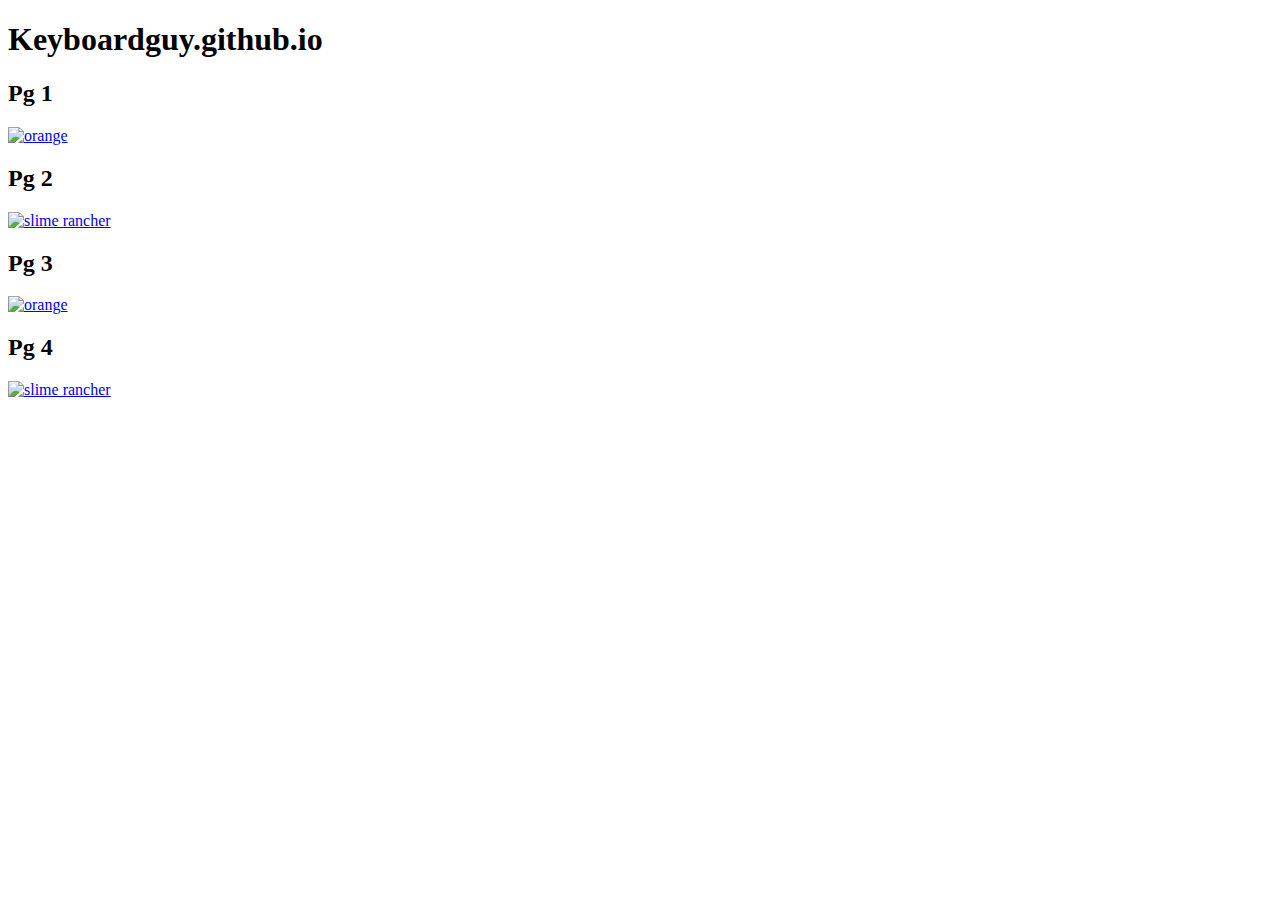
==== index.html @ f5510473 "Update index.html" ====
<!DOCTYPE html>
<html lang="en">
	<head>
		<meta name="viewport" content="width=device-width,initial-scale=1">
		<meta charset="utf-8">
		<title>Website</title>
		<link rel="stylesheet" href="style.css" type="text/css">
		<script src="main.js" defer></script>
	</head>
	<body>
		<header>
			<h1>Keyboardguy.github.io</h1>
		</header>
		<main>
			<div>
				<h2>Pg 1</h2>
				<a href="#"><img srcset="images/orange-240px.jpg 240w,
										 images/orange-320px.jpg 320w"
								 sizes="(max-width: 510px) 240px,
										320px"
								 src="images/orange-320px.jpg"
								 alt="orange"></a>
			</div>
			<div>
				<h2>Pg 2</h2>
				<a href="#"><img srcset="images/slimeRancher-240px.png 240w,
										 images/slimeRancher-320px.png 320w"
								 sizes="(max-width: 510px) 240px,
										320px"
								 src="images/slimeRancher-320px.png"
								 alt="slime rancher"></a>
			</div>
			<div>
				<h2>Pg 3</h2>
				<a href="#"><img srcset="images/orange-240px.jpg 240w,
										 images/orange-320px.jpg 320w"
								 sizes="(max-width: 510px) 240px,
										320px"
								 src="images/orange-320px.jpg"
								 alt="orange"></a>
			</div>
			<div>
				<h2>Pg 4</h2>
				<a href="#"><img srcset="images/slimeRancher-240px.png 240w,
										 images/slimeRancher-320px.png 320w"
								 sizes="(max-width: 510px) 240px,
										320px"
								 src="images/slimeRancher-320px.png"
								 alt="slime rancher"></a>
			</div>
		</main>
	</body>
</html>
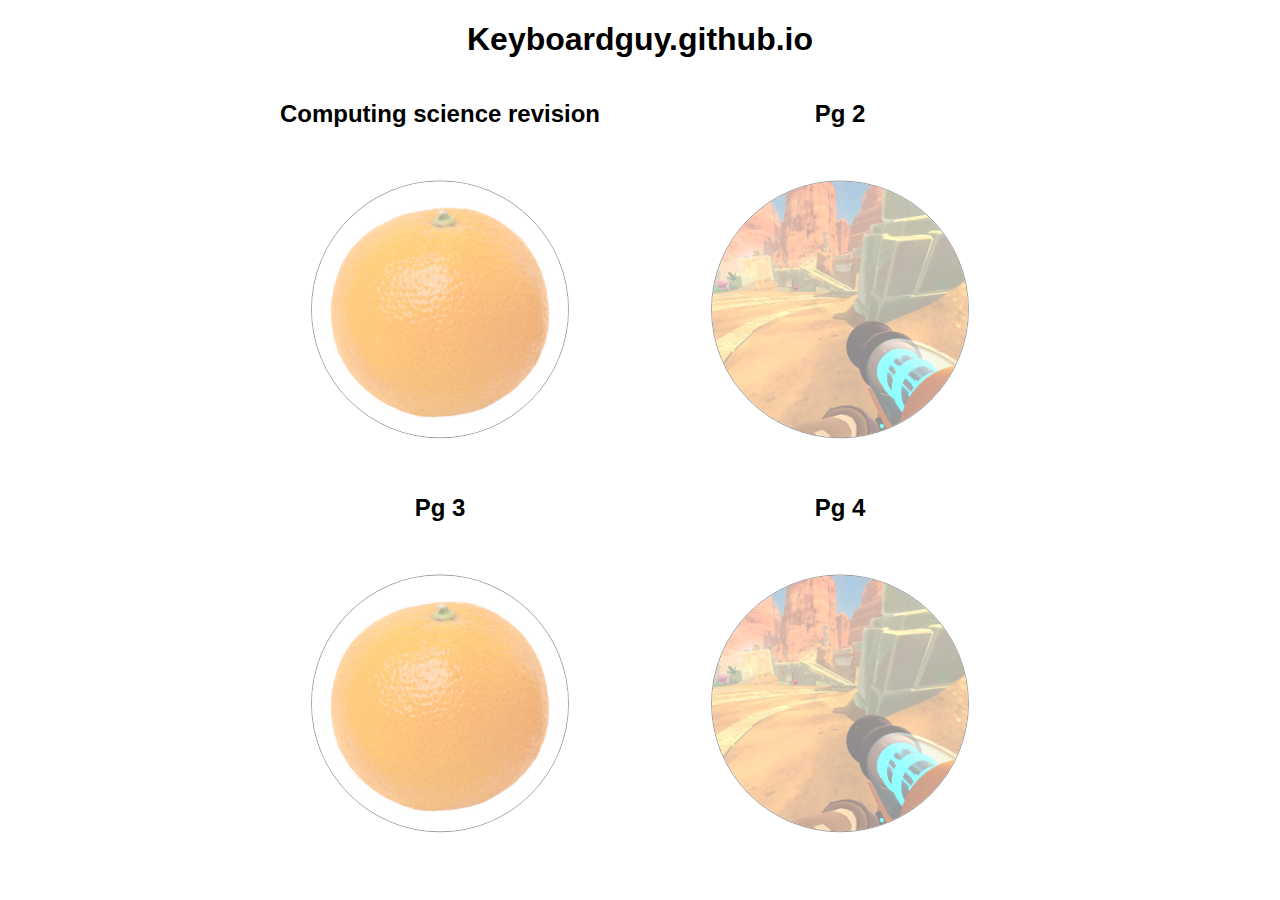
==== commit 6cbb45fe: "Update index.html" ====
--- a/index.html
+++ b/index.html
@@ -13,8 +13,8 @@
 		</header>
 		<main>
 			<div>
-				<h2>Pg 1</h2>
-				<a href="#"><img srcset="images/orange-240px.jpg 240w,
+				<h2>Computing science revision</h2>
+				<a href="computing-revision/computing-revision.html"><img srcset="images/orange-240px.jpg 240w,
 										 images/orange-320px.jpg 320w"
 								 sizes="(max-width: 510px) 240px,
 										320px"
--- a/style.css
+++ b/style.css
@@ -0,0 +1,64 @@
+html {
+  font-family: helvetica, sans-serif;
+  box-sizing: border-box;
+  background: url("images/orange.jpg") repeat;
+}
+
+*, *:before, *:after {
+  box-sizing: inherit;
+}
+
+header {
+	text-align: center;
+}
+
+main {
+	display: grid;
+	grid-template-columns: 1fr 1fr;
+	margin: auto;
+	max-width: 800px;
+	grid-gap: 20px;
+	gap: 20px;
+}
+
+div {
+	margin: auto;
+	text-align: center;
+}
+
+
+div a {
+	display: block;
+}
+
+
+
+div a {
+	display: block;
+	border-radius: 50%;
+}
+
+div img {
+	border-radius: 50%;
+	border: 1px solid black;
+	width: 100%;
+}
+
+
+@media screen and (hover: hover) {
+	main {
+		grid-gap: 0;
+		gap: 0;
+	}
+	
+	div a {
+		opacity: 0.5;
+		transform: scale(0.8);
+		transition: 1s all;
+	}
+	
+	div a:hover {
+		opacity: 1;
+		transform: scale(1);
+	}
+}
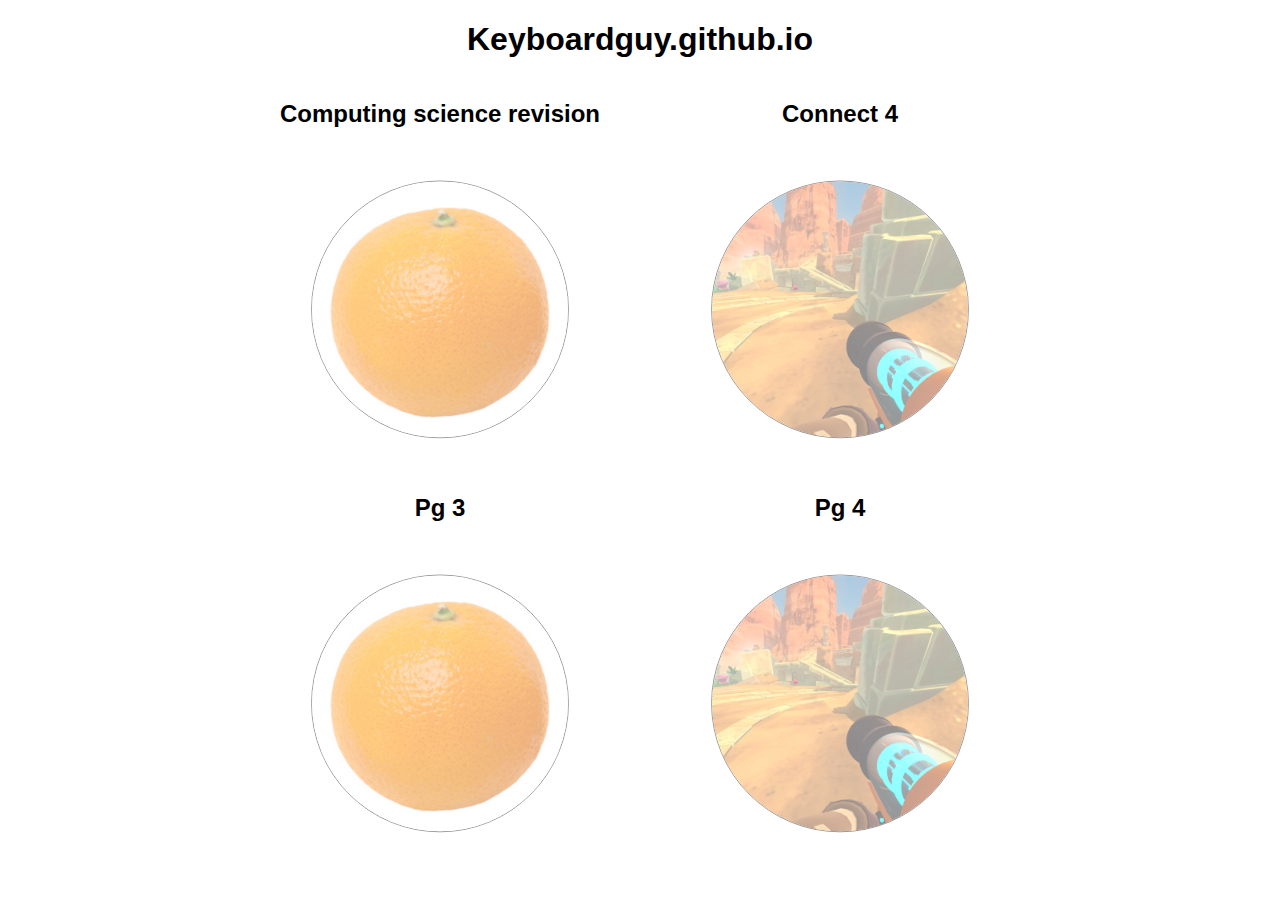
==== commit c18fa065: "Update index.html" ====
--- a/index.html
+++ b/index.html
@@ -22,8 +22,8 @@
 								 alt="orange"></a>
 			</div>
 			<div>
-				<h2>Pg 2</h2>
-				<a href="#"><img srcset="images/slimeRancher-240px.png 240w,
+				<h2>Connect 4</h2>
+				<a href="connect-4/main.html"><img srcset="images/slimeRancher-240px.png 240w,
 										 images/slimeRancher-320px.png 320w"
 								 sizes="(max-width: 510px) 240px,
 										320px"
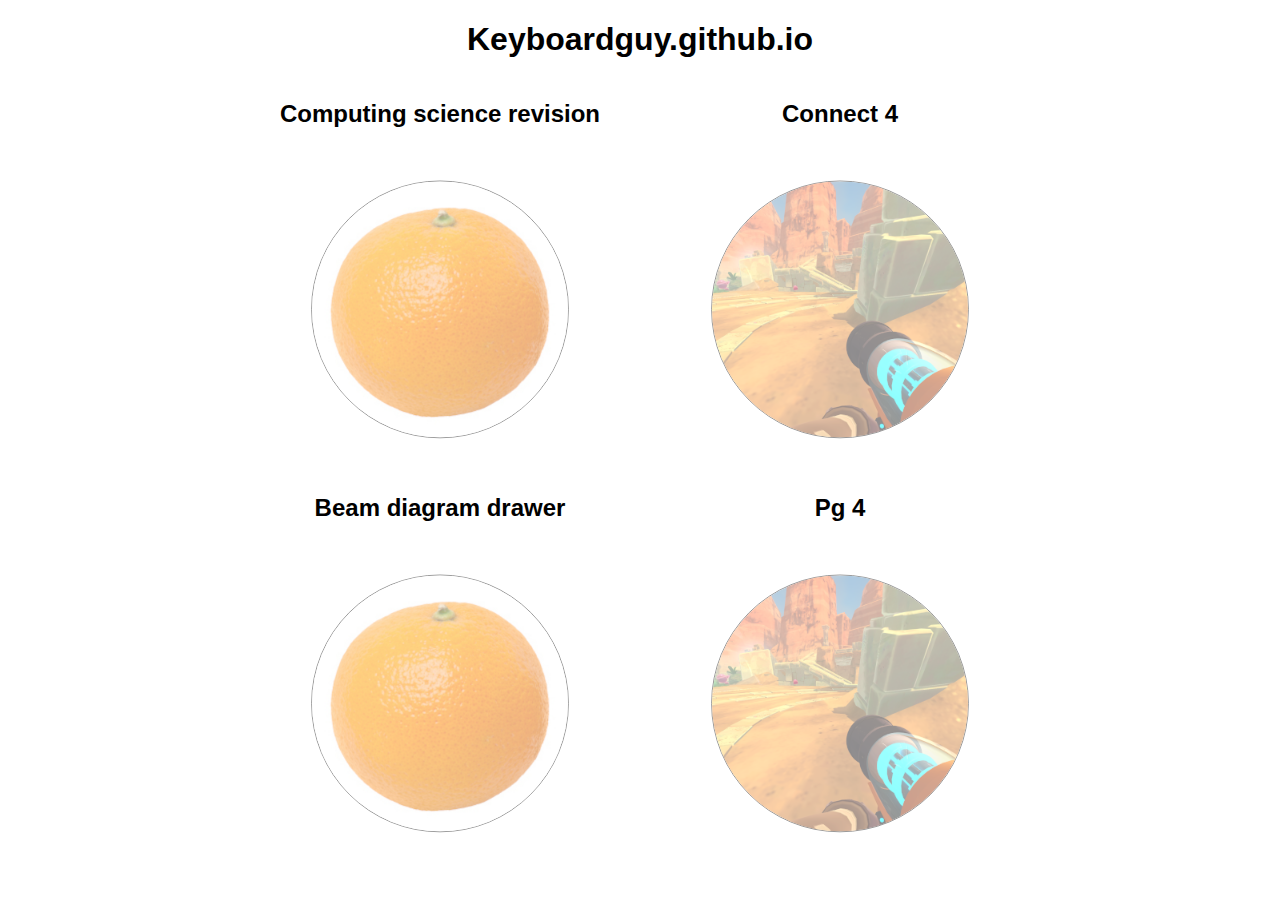
==== commit ac28cec8: "Update index.html" ====
--- a/index.html
+++ b/index.html
@@ -31,8 +31,8 @@
 								 alt="slime rancher"></a>
 			</div>
 			<div>
-				<h2>Pg 3</h2>
-				<a href="#"><img srcset="images/orange-240px.jpg 240w,
+				<h2>Beam diagram drawer</h2>
+				<a href="physics-beam-drawer/main.html"><img srcset="images/orange-240px.jpg 240w,
 										 images/orange-320px.jpg 320w"
 								 sizes="(max-width: 510px) 240px,
 										320px"
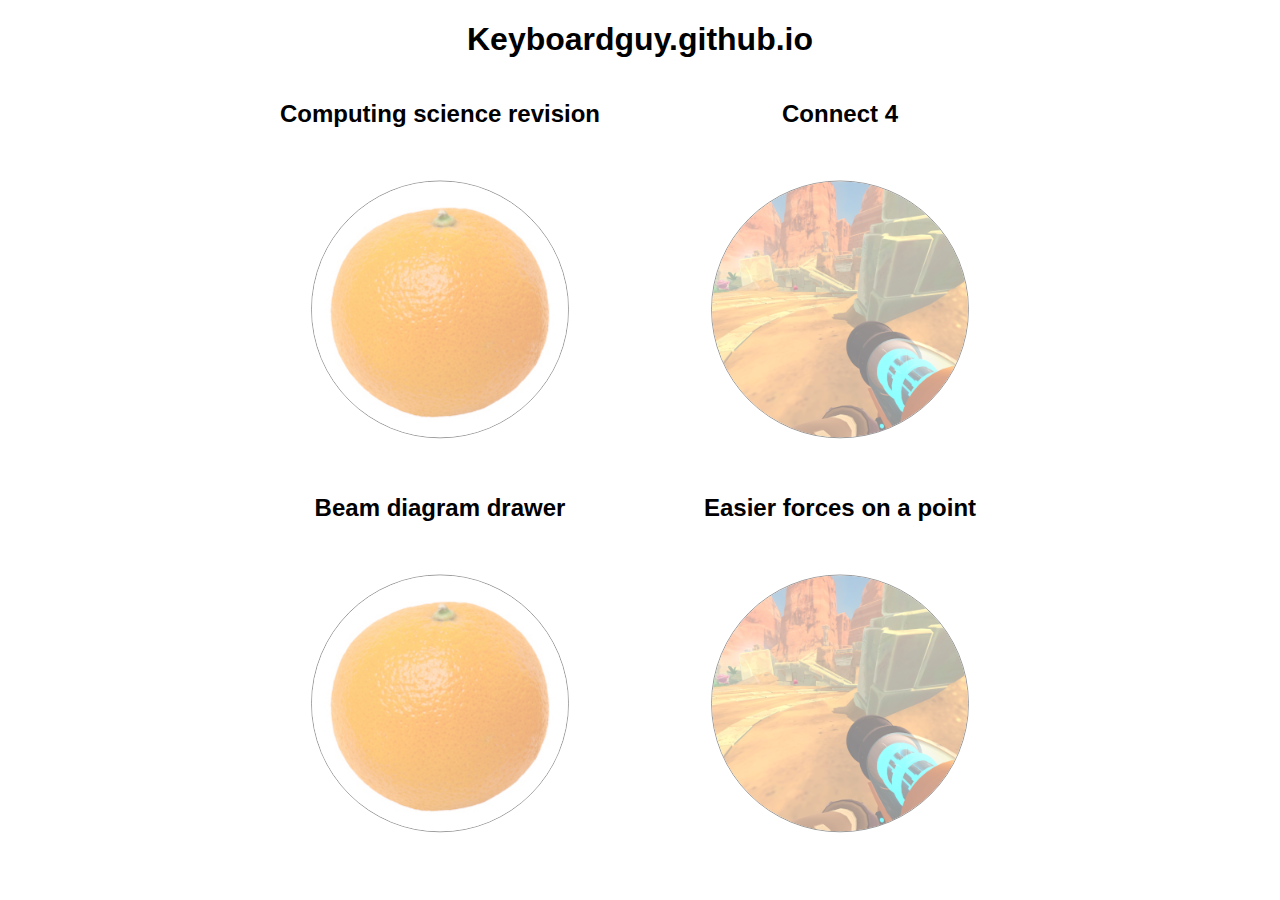
==== commit 4a60269b: "start of easier point one" ====
--- a/index.html
+++ b/index.html
@@ -40,8 +40,8 @@
 								 alt="orange"></a>
 			</div>
 			<div>
-				<h2>Pg 4</h2>
-				<a href="#"><img srcset="images/slimeRancher-240px.png 240w,
+				<h2>Easier forces on a point</h2>
+				<a href="engineering-easier-point-forces/main.html"><img srcset="images/slimeRancher-240px.png 240w,
 										 images/slimeRancher-320px.png 320w"
 								 sizes="(max-width: 510px) 240px,
 										320px"
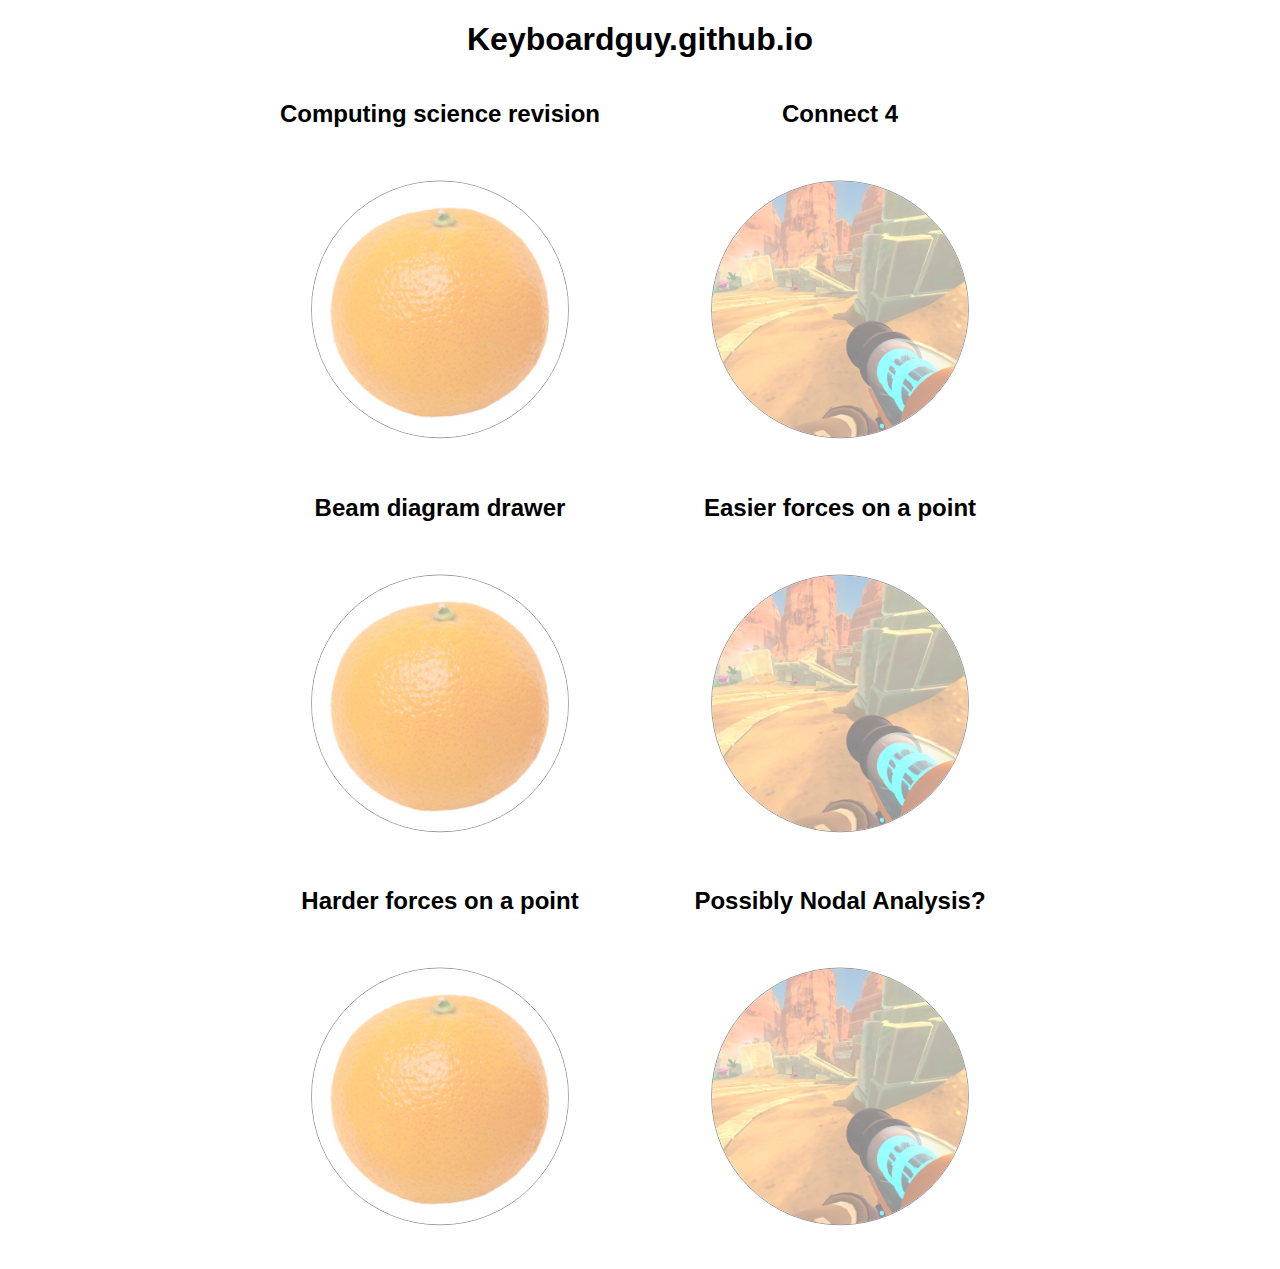
==== commit c3ec3eb6: "basic version of easier points done" ====
--- a/index.html
+++ b/index.html
@@ -48,6 +48,24 @@
 								 src="images/slimeRancher-320px.png"
 								 alt="slime rancher"></a>
 			</div>
+			<div>
+				<h2>Harder forces on a point</h2>
+				<a href="engineering-harder-point-forces/main.html"><img srcset="images/orange-240px.jpg 240w,
+										 images/orange-320px.jpg 320w"
+								 sizes="(max-width: 510px) 240px,
+										320px"
+								 src="images/orange-320px.jpg"
+								 alt="orange"></a>
+			</div>
+			<div>
+				<h2>Possibly Nodal Analysis?</h2>
+				<a href="#"><img srcset="images/slimeRancher-240px.png 240w,
+										 images/slimeRancher-320px.png 320w"
+								 sizes="(max-width: 510px) 240px,
+										320px"
+								 src="images/slimeRancher-320px.png"
+								 alt="slime rancher"></a>
+			</div>
 		</main>
 	</body>
 </html>
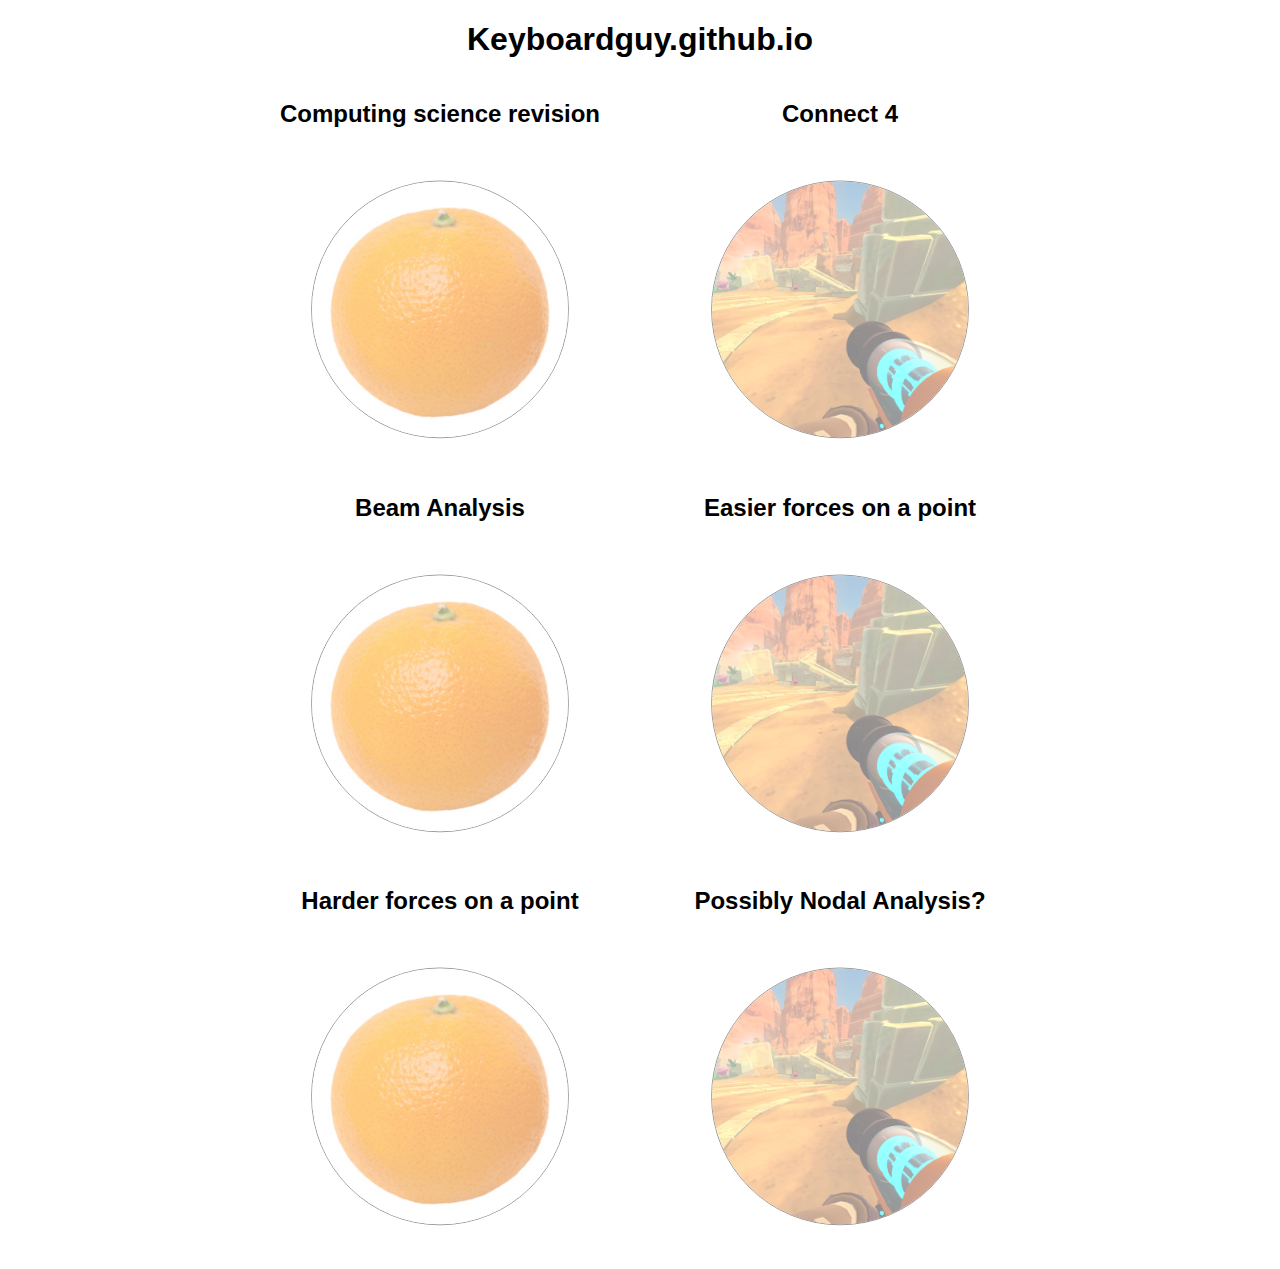
==== commit ce50ecea: "beam analysis, not beam diagram drawer" ====
--- a/index.html
+++ b/index.html
@@ -31,7 +31,7 @@
 								 alt="slime rancher"></a>
 			</div>
 			<div>
-				<h2>Beam diagram drawer</h2>
+				<h2>Beam Analysis</h2>
 				<a href="physics-beam-drawer/main.html"><img srcset="images/orange-240px.jpg 240w,
 										 images/orange-320px.jpg 320w"
 								 sizes="(max-width: 510px) 240px,
